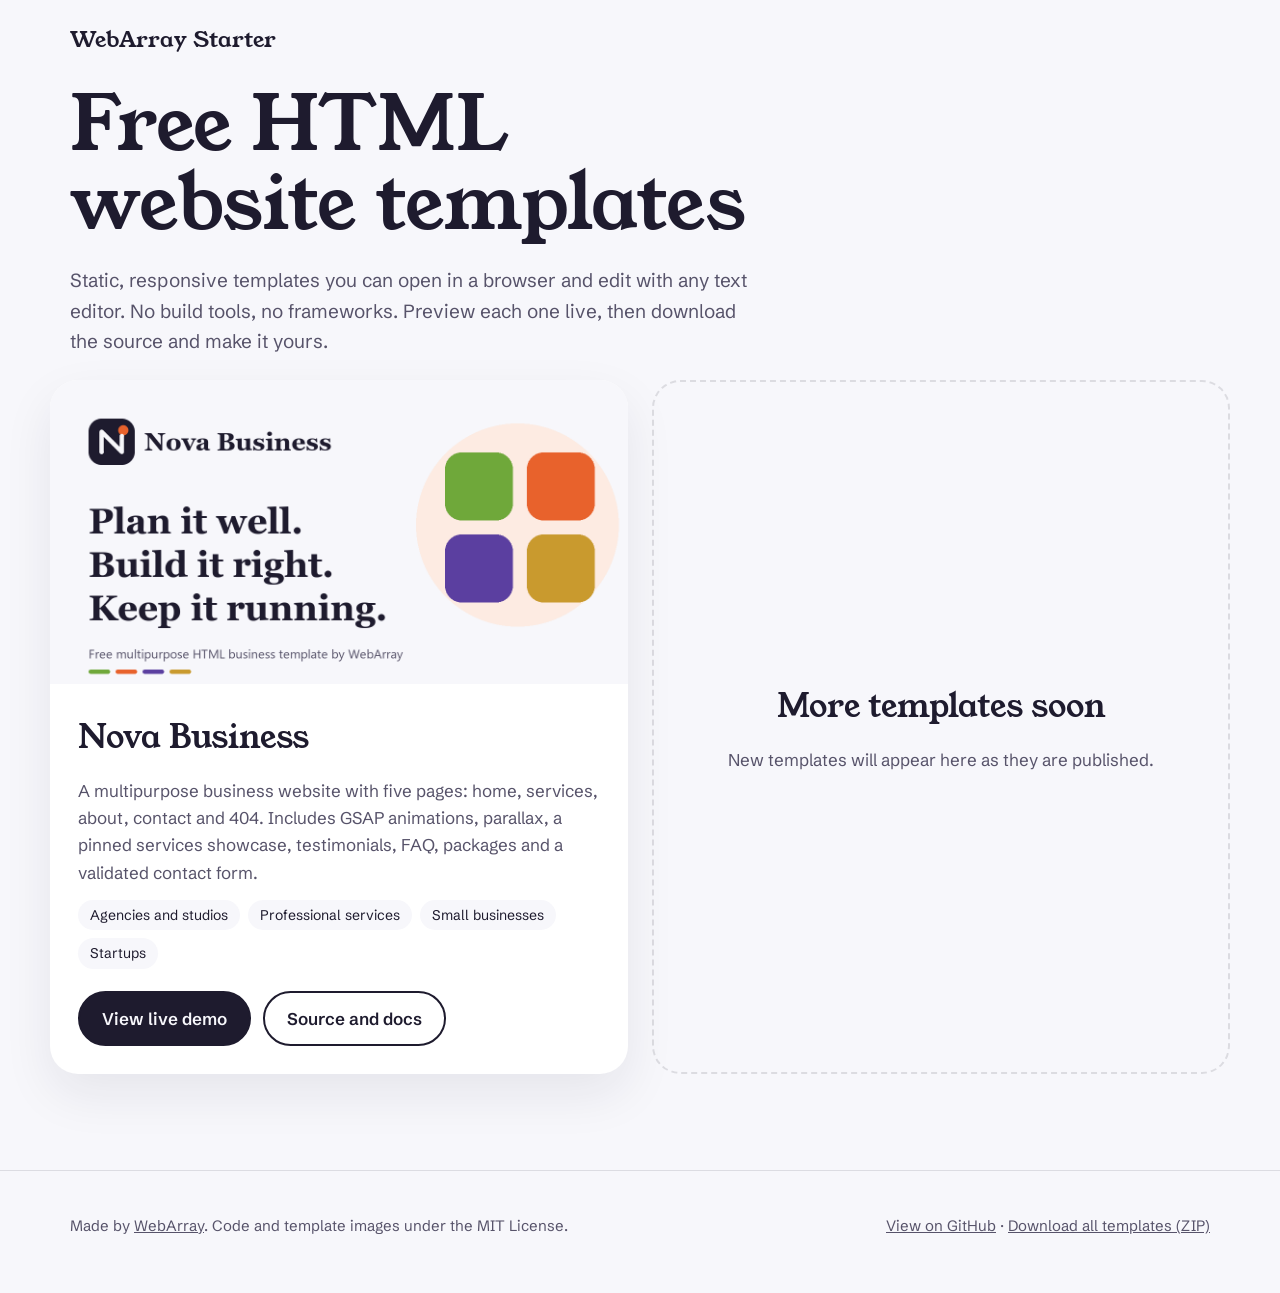
==== index.html @ 5d7158df "Add WebArray Starter collection with the Nova Business template - Landing page listing templates, se" ====
<!doctype html>
<html lang="en">
<head>
  <meta charset="utf-8">
  <meta name="viewport" content="width=device-width, initial-scale=1">
  <title>WebArray Starter | Free HTML website templates</title>
  <meta name="description" content="Free, open-source HTML website templates by WebArray. Static, responsive and easy to customize. Preview each template live and download the source.">
  <meta property="og:type" content="website">
  <meta property="og:title" content="WebArray Starter | Free HTML website templates">
  <meta property="og:description" content="Free, open-source HTML website templates by WebArray.">
  <meta property="og:url" content="https://sb-blip.github.io/webarray-starter/">
  <meta property="og:image" content="https://sb-blip.github.io/webarray-starter/nova-business/assets/images/og-image.png">
  <meta name="twitter:card" content="summary_large_image">
  <link rel="icon" href="nova-business/assets/images/favicon.svg" type="image/svg+xml">
  <link rel="preconnect" href="https://fonts.googleapis.com">
  <link rel="preconnect" href="https://fonts.gstatic.com" crossorigin>
  <link rel="stylesheet" href="https://fonts.googleapis.com/css2?family=Young+Serif&family=Schibsted+Grotesk:wght@400;600&display=swap">
  <style>
    :root {
      --ink: #1e1b2e; --ink-soft: #57536a; --paper: #f7f7fb; --surface: #fff; --line: rgba(30, 27, 46, .12);
      --accent-ink: #b5441a; --display: "Young Serif", Georgia, serif; --body: "Schibsted Grotesk", system-ui, sans-serif;
    }
    *, *::before, *::after { box-sizing: border-box; }
    body { margin: 0; background: var(--paper); color: var(--ink); font: 17px/1.6 var(--body); -webkit-font-smoothing: antialiased; }
    a { color: inherit; }
    img { display: block; max-width: 100%; height: auto; }
    :focus-visible { outline: 3px solid #e8622c; outline-offset: 3px; border-radius: 6px; }
    .wrap { max-width: 1180px; margin: 0 auto; padding: 0 20px; }
    header { padding: 72px 0 40px; }
    .brand { font-family: var(--display); font-size: 22px; }
    h1 { font-family: var(--display); font-weight: 400; font-size: clamp(40px, 6vw, 76px); line-height: 1.04; margin: 28px 0 0; max-width: 16ch; }
    .lede { color: var(--ink-soft); font-size: 19px; max-width: 58ch; margin: 22px 0 0; }
    .grid { display: grid; gap: 24px; padding: 24px 0 96px; }
    @media (min-width: 860px) { .grid { grid-template-columns: repeat(2, 1fr); } }
    .card { background: var(--surface); border-radius: 28px; overflow: hidden; display: flex; flex-direction: column; box-shadow: 0 20px 50px rgba(30, 27, 46, .08); }
    .card__body { padding: 28px; display: flex; flex-direction: column; gap: 14px; flex: 1; }
    .card h2 { font-family: var(--display); font-weight: 400; font-size: 32px; margin: 0; }
    .card p { margin: 0; color: var(--ink-soft); }
    .tags { display: flex; flex-wrap: wrap; gap: 8px; padding: 0; margin: 0; list-style: none; }
    .tags li { background: var(--paper); border-radius: 999px; padding: 4px 12px; font-size: 14px; }
    .actions { display: flex; flex-wrap: wrap; gap: 12px; margin-top: auto; padding-top: 8px; }
    .btn { display: inline-flex; align-items: center; border-radius: 999px; padding: 12px 22px; font-weight: 600; text-decoration: none; border: 2px solid var(--ink); }
    .btn--primary { background: var(--ink); color: var(--paper); }
    .btn--primary:hover { background: var(--accent-ink); border-color: var(--accent-ink); }
    .btn--outline:hover { background: var(--ink); color: var(--paper); }
    .card--soon { background: transparent; border: 2px dashed var(--line); box-shadow: none; justify-content: center; }
    .card--soon .card__body { justify-content: center; text-align: center; align-items: center; }
    footer { border-top: 1px solid var(--line); padding: 28px 0 40px; color: var(--ink-soft); font-size: 15px; }
    footer .wrap { display: flex; flex-wrap: wrap; justify-content: space-between; gap: 12px; }
  </style>
</head>
<body>
  <header class="wrap">
    <p class="brand">WebArray Starter</p>
    <h1>Free HTML website templates</h1>
    <p class="lede">Static, responsive templates you can open in a browser and edit with any text editor. No build tools, no frameworks. Preview each one live, then download the source and make it yours.</p>
  </header>

  <main class="wrap grid" id="templates">
    <!-- One <article class="card"> per template. Copy this block when you add a new template folder. -->
    <article class="card">
      <a href="nova-business/index.html" aria-label="Open the Nova Business live demo">
        <img src="nova-business/assets/images/og-image.png" alt="Nova Business template preview: headline and colorful service tiles" width="1200" height="630">
      </a>
      <div class="card__body">
        <h2>Nova Business</h2>
        <p>A multipurpose business website with five pages: home, services, about, contact and 404. Includes GSAP animations, parallax, a pinned services showcase, testimonials, FAQ, packages and a validated contact form.</p>
        <ul class="tags" aria-label="Good for">
          <li>Agencies and studios</li><li>Professional services</li><li>Small businesses</li><li>Startups</li>
        </ul>
        <div class="actions">
          <a class="btn btn--primary" href="nova-business/index.html">View live demo</a>
          <a class="btn btn--outline" href="https://github.com/sb-blip/webarray-starter/tree/main/nova-business">Source and docs</a>
        </div>
      </div>
    </article>

    <article class="card card--soon" aria-label="More templates coming">
      <div class="card__body">
        <h2>More templates soon</h2>
        <p>New templates will appear here as they are published.</p>
      </div>
    </article>
  </main>

  <footer>
    <div class="wrap">
      <p>Made by <a href="https://webarray.net">WebArray</a>. Code and template images under the MIT License.</p>
      <p><a href="https://github.com/sb-blip/webarray-starter">View on GitHub</a> &middot; <a href="https://github.com/sb-blip/webarray-starter/archive/refs/heads/main.zip">Download all templates (ZIP)</a></p>
    </div>
  </footer>
</body>
</html>
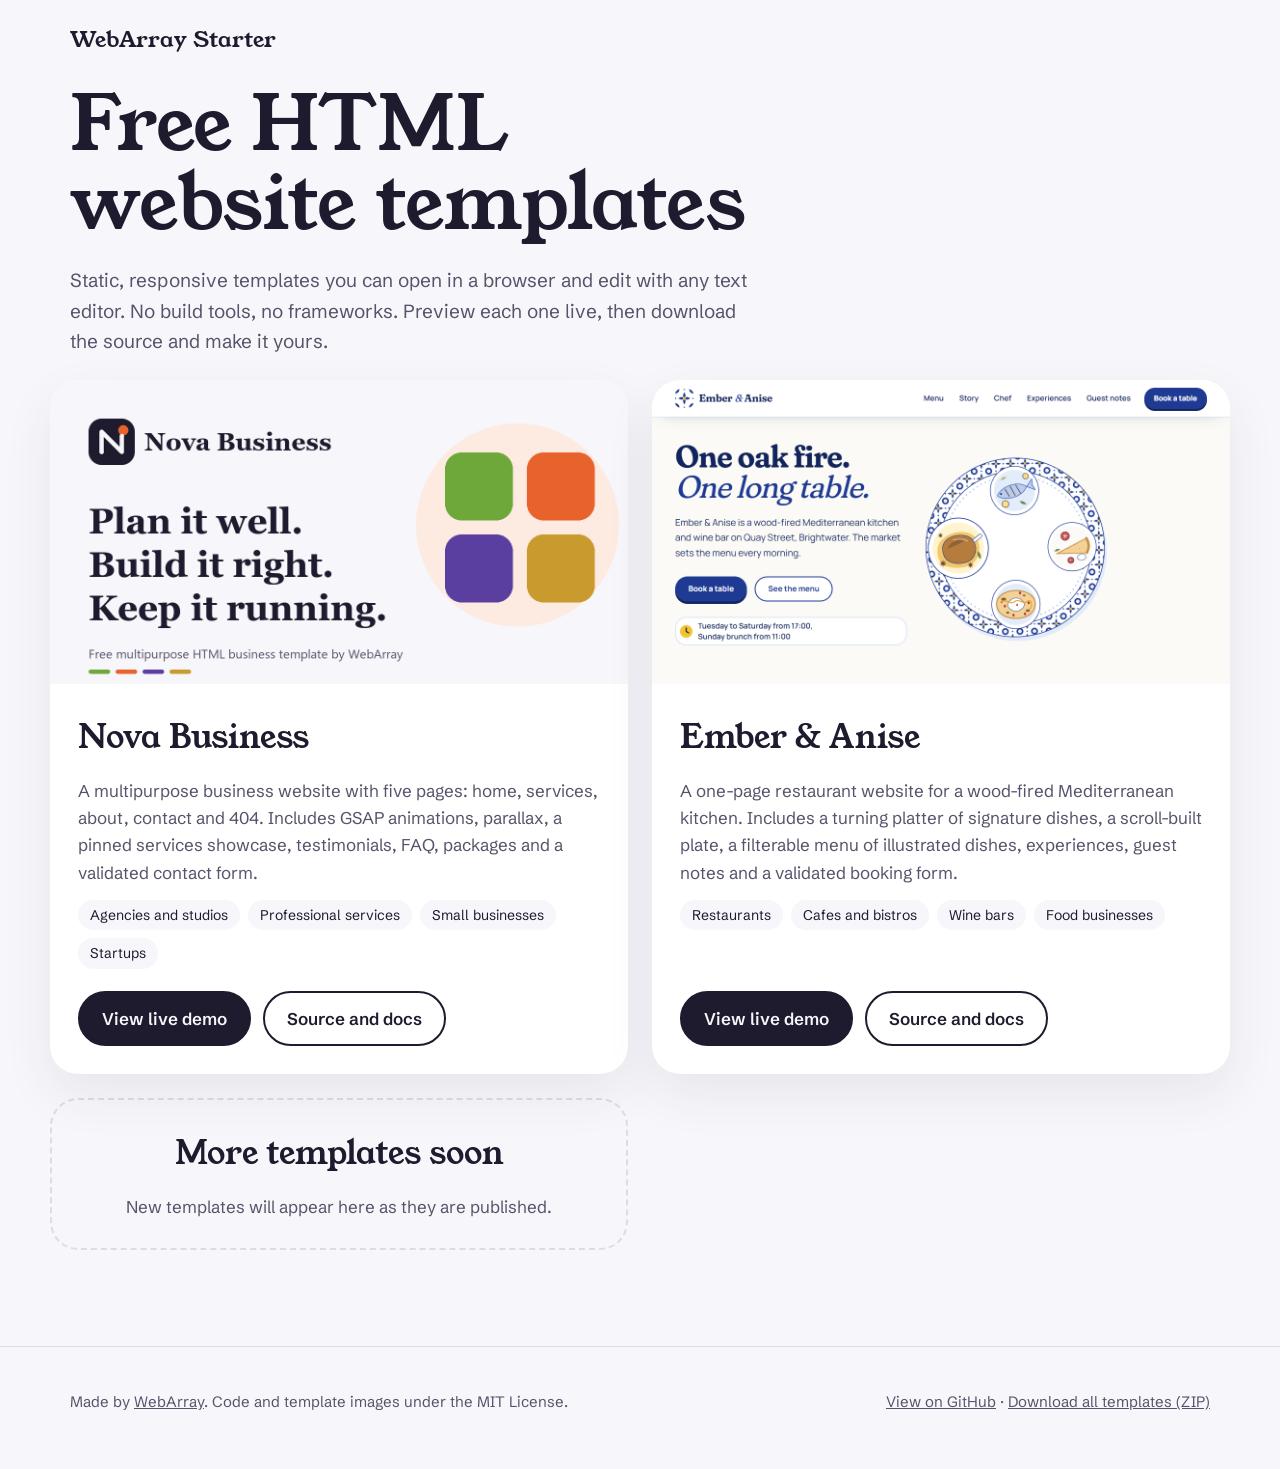
==== commit 6b8883b2: "Add the Ember & Anise restaurant template One-page restaurant site for a fictional wood-fired Medite" ====
--- a/index.html
+++ b/index.html
@@ -8,8 +8,8 @@
   <meta property="og:type" content="website">
   <meta property="og:title" content="WebArray Starter | Free HTML website templates">
   <meta property="og:description" content="Free, open-source HTML website templates by WebArray.">
-  <meta property="og:url" content="https://sb-blip.github.io/webarray-starter/">
-  <meta property="og:image" content="https://sb-blip.github.io/webarray-starter/nova-business/assets/images/og-image.png">
+  <meta property="og:url" content="https://shahbazb.github.io/webarray-starter/">
+  <meta property="og:image" content="https://shahbazb.github.io/webarray-starter/nova-business/assets/images/og-image.png">
   <meta name="twitter:card" content="summary_large_image">
   <link rel="icon" href="nova-business/assets/images/favicon.svg" type="image/svg+xml">
   <link rel="preconnect" href="https://fonts.googleapis.com">
@@ -70,7 +70,24 @@
         </ul>
         <div class="actions">
           <a class="btn btn--primary" href="nova-business/index.html">View live demo</a>
-          <a class="btn btn--outline" href="https://github.com/sb-blip/webarray-starter/tree/main/nova-business">Source and docs</a>
+          <a class="btn btn--outline" href="https://github.com/shahbazb/webarray-starter/tree/main/nova-business">Source and docs</a>
+        </div>
+      </div>
+    </article>
+
+    <article class="card">
+      <a href="ember-anise/index.html" aria-label="Open the Ember and Anise restaurant live demo">
+        <img src="ember-anise/assets/images/og-image.png" alt="Ember and Anise restaurant template preview: headline beside a tiled platter of dishes" width="1200" height="630" loading="lazy">
+      </a>
+      <div class="card__body">
+        <h2>Ember &amp; Anise</h2>
+        <p>A one-page restaurant website for a wood-fired Mediterranean kitchen. Includes a turning platter of signature dishes, a scroll-built plate, a filterable menu of illustrated dishes, experiences, guest notes and a validated booking form.</p>
+        <ul class="tags" aria-label="Good for">
+          <li>Restaurants</li><li>Cafes and bistros</li><li>Wine bars</li><li>Food businesses</li>
+        </ul>
+        <div class="actions">
+          <a class="btn btn--primary" href="ember-anise/index.html">View live demo</a>
+          <a class="btn btn--outline" href="https://github.com/shahbazb/webarray-starter/tree/main/ember-anise">Source and docs</a>
         </div>
       </div>
     </article>
@@ -86,7 +103,7 @@
   <footer>
     <div class="wrap">
       <p>Made by <a href="https://webarray.net">WebArray</a>. Code and template images under the MIT License.</p>
-      <p><a href="https://github.com/sb-blip/webarray-starter">View on GitHub</a> &middot; <a href="https://github.com/sb-blip/webarray-starter/archive/refs/heads/main.zip">Download all templates (ZIP)</a></p>
+      <p><a href="https://github.com/shahbazb/webarray-starter">View on GitHub</a> &middot; <a href="https://github.com/shahbazb/webarray-starter/archive/refs/heads/main.zip">Download all templates (ZIP)</a></p>
     </div>
   </footer>
 </body>
